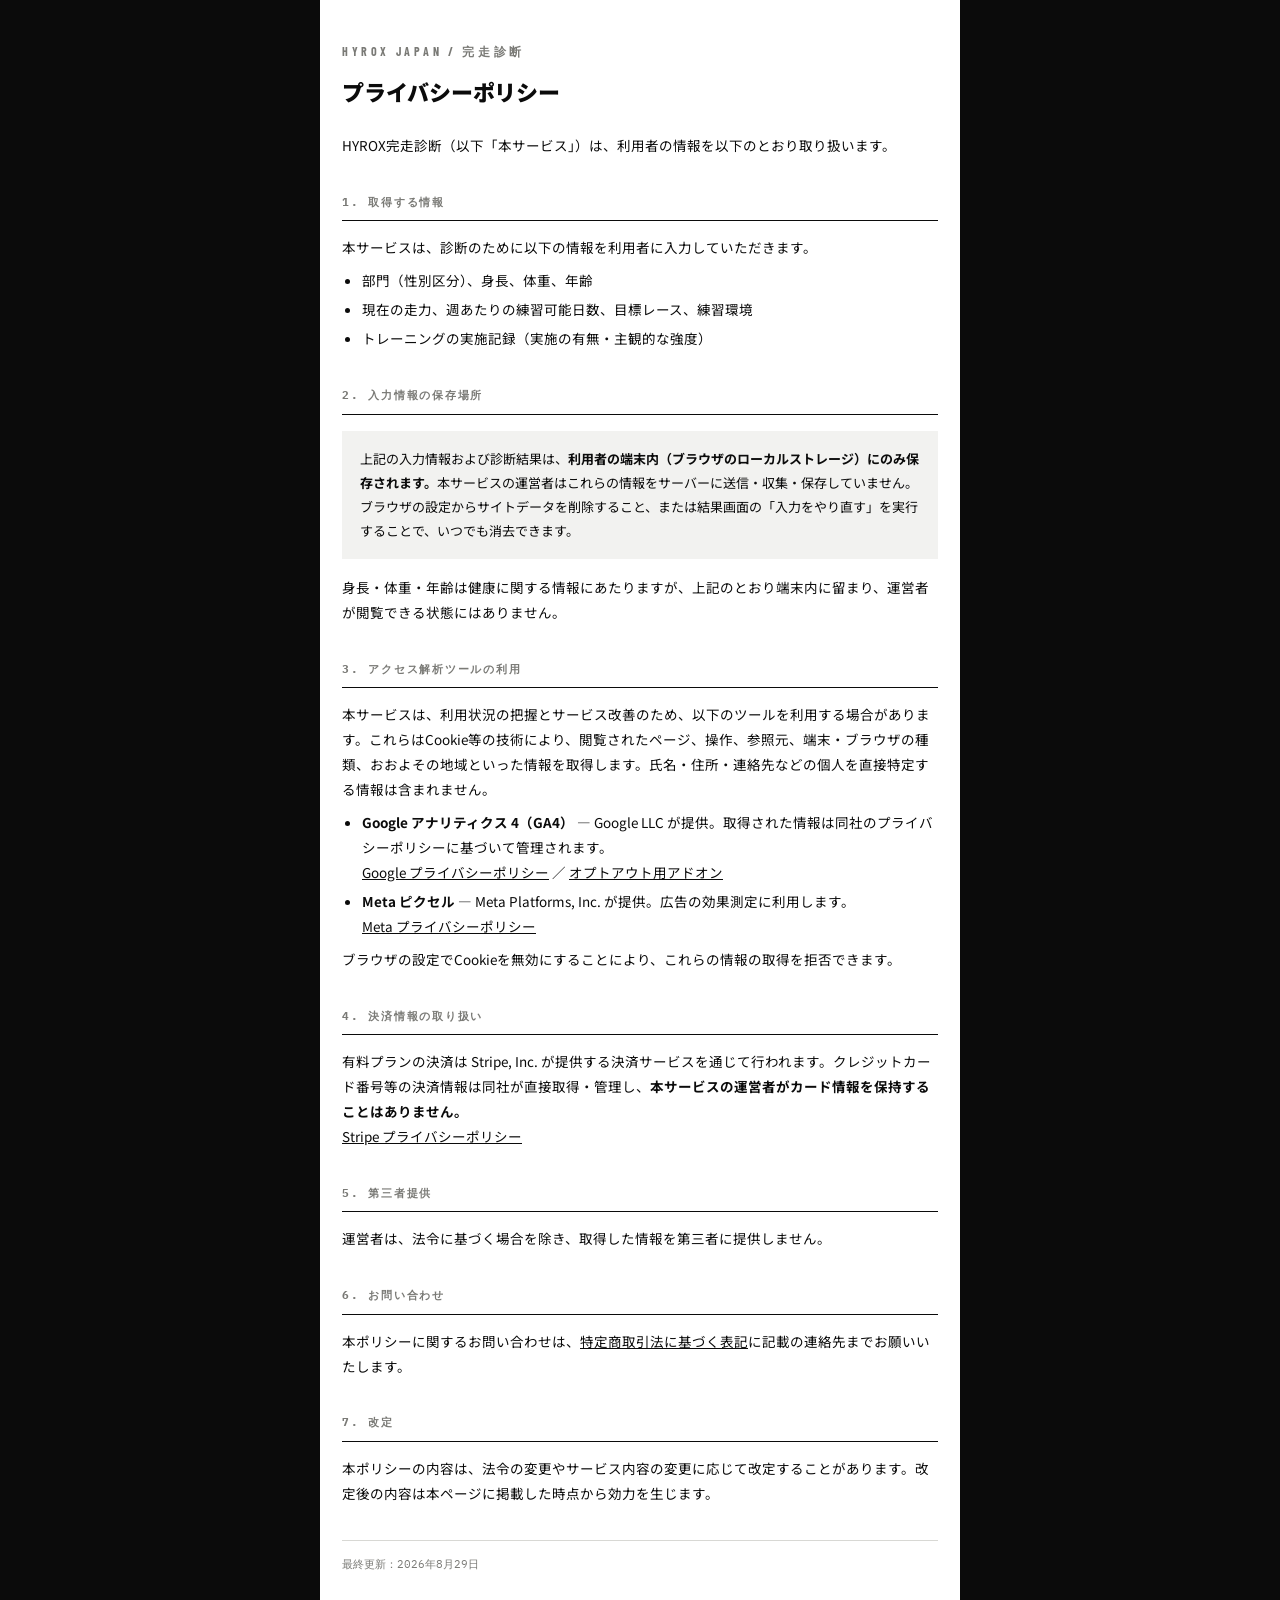
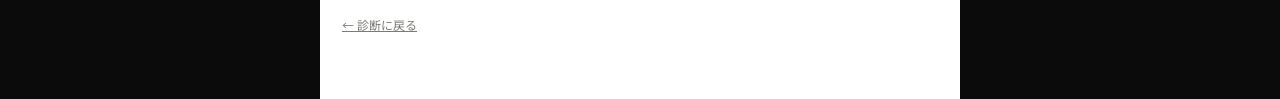
==== legal/privacy.html @ 7df74d3f "feat: HYROX完走診断のローンチ実装 - localStorage への永続化と結果画面への復帰（TASK 1） - 「入力をやり直す」導線。課金フラグは保持（TASK 2） - Stripe" ====
<!DOCTYPE html>
<html lang="ja">
<head>
<meta charset="utf-8">
<meta name="viewport" content="width=device-width, initial-scale=1, viewport-fit=cover">
<title>プライバシーポリシー — HYROX完走診断</title>
<meta name="theme-color" content="#0B0B0B">
<link rel="preconnect" href="https://fonts.googleapis.com">
<link rel="preconnect" href="https://fonts.gstatic.com" crossorigin>
<link href="https://fonts.googleapis.com/css2?family=Barlow+Condensed:wght@700&family=IBM+Plex+Mono:wght@400;500&family=Noto+Sans+JP:wght@400;500;700;900&display=swap" rel="stylesheet">
<link rel="stylesheet" href="./_style.css">
</head>
<body>
<main>
<span class="mark">Hyrox Japan / 完走診断</span>
<h1>プライバシーポリシー</h1>
<p>HYROX完走診断（以下「本サービス」）は、利用者の情報を以下のとおり取り扱います。</p>

<h2>1. 取得する情報</h2>
<p>本サービスは、診断のために以下の情報を利用者に入力していただきます。</p>
<ul>
<li>部門（性別区分）、身長、体重、年齢</li>
<li>現在の走力、週あたりの練習可能日数、目標レース、練習環境</li>
<li>トレーニングの実施記録（実施の有無・主観的な強度）</li>
</ul>

<h2>2. 入力情報の保存場所</h2>
<div class="note">
上記の入力情報および診断結果は、<b>利用者の端末内（ブラウザのローカルストレージ）にのみ保存されます。</b>本サービスの運営者はこれらの情報をサーバーに送信・収集・保存していません。ブラウザの設定からサイトデータを削除すること、または結果画面の「入力をやり直す」を実行することで、いつでも消去できます。
</div>
<p>身長・体重・年齢は健康に関する情報にあたりますが、上記のとおり端末内に留まり、運営者が閲覧できる状態にはありません。</p>

<h2>3. アクセス解析ツールの利用</h2>
<p>本サービスは、利用状況の把握とサービス改善のため、以下のツールを利用する場合があります。これらはCookie等の技術により、閲覧されたページ、操作、参照元、端末・ブラウザの種類、おおよその地域といった情報を取得します。氏名・住所・連絡先などの個人を直接特定する情報は含まれません。</p>
<ul>
<li><b>Google アナリティクス 4（GA4）</b> — Google LLC が提供。取得された情報は同社のプライバシーポリシーに基づいて管理されます。<br><a href="https://policies.google.com/privacy?hl=ja" target="_blank" rel="noopener noreferrer">Google プライバシーポリシー</a> ／ <a href="https://tools.google.com/dlpage/gaoptout?hl=ja" target="_blank" rel="noopener noreferrer">オプトアウト用アドオン</a></li>
<li><b>Meta ピクセル</b> — Meta Platforms, Inc. が提供。広告の効果測定に利用します。<br><a href="https://www.facebook.com/privacy/policy/" target="_blank" rel="noopener noreferrer">Meta プライバシーポリシー</a></li>
</ul>
<p>ブラウザの設定でCookieを無効にすることにより、これらの情報の取得を拒否できます。</p>

<h2>4. 決済情報の取り扱い</h2>
<p>有料プランの決済は Stripe, Inc. が提供する決済サービスを通じて行われます。クレジットカード番号等の決済情報は同社が直接取得・管理し、<b>本サービスの運営者がカード情報を保持することはありません。</b><br><a href="https://stripe.com/jp/privacy" target="_blank" rel="noopener noreferrer">Stripe プライバシーポリシー</a></p>

<h2>5. 第三者提供</h2>
<p>運営者は、法令に基づく場合を除き、取得した情報を第三者に提供しません。</p>

<h2>6. お問い合わせ</h2>
<p>本ポリシーに関するお問い合わせは、<a href="./tokushoho.html">特定商取引法に基づく表記</a>に記載の連絡先までお願いいたします。</p>

<h2>7. 改定</h2>
<p>本ポリシーの内容は、法令の変更やサービス内容の変更に応じて改定することがあります。改定後の内容は本ページに掲載した時点から効力を生じます。</p>
<p class="upd">最終更新：2026年8月29日</p>
<a class="back" href="../index.html">← 診断に戻る</a>
</main>
</body>
</html>
---- legal/_style.css ----
:root{--ink:#0B0B0B;--paper:#FFFFFF;--rule:#D8D8D4;--mute:#7A7A76;--alert:#E5341F}
*{box-sizing:border-box;margin:0;padding:0}
html,body{background:var(--ink)}
body{font-family:"Noto Sans JP",sans-serif;color:var(--ink);line-height:1.85;-webkit-font-smoothing:antialiased}
main{max-width:640px;margin:0 auto;min-height:100dvh;background:var(--paper);padding:0 22px 60px}
.mark{font-family:"Barlow Condensed",sans-serif;font-weight:700;font-size:12px;letter-spacing:.3em;text-transform:uppercase;padding-top:40px;display:block;color:var(--mute)}
h1{font-size:22px;font-weight:900;margin:14px 0 26px;letter-spacing:-.01em;line-height:1.4}
h2{font-size:11px;font-family:"IBM Plex Mono",monospace;letter-spacing:.16em;text-transform:uppercase;color:var(--mute);border-bottom:1px solid var(--ink);padding-bottom:8px;margin:34px 0 14px}
p,li{font-size:13.5px}
ul,ol{padding-left:20px;margin:8px 0}
li{margin:4px 0}
dl{border-top:1px solid var(--rule)}
dt{font-size:12px;font-weight:700;padding:14px 0 2px}
dd{font-size:13.5px;padding:0 0 14px;border-bottom:1px solid var(--rule);color:#333}
.todo{background:#FFF3F1;border:1px solid var(--alert);color:var(--alert);font-size:12px;font-weight:700;padding:12px 14px;margin:18px 0}
.note{background:#F2F2F0;padding:16px 18px;font-size:13px;margin:16px 0}
.back{display:inline-block;margin-top:40px;font-size:12px;color:var(--mute)}
a{color:var(--ink)}
.upd{font-family:"IBM Plex Mono",monospace;font-size:10.5px;color:var(--mute);margin-top:34px;border-top:1px solid var(--rule);padding-top:14px}
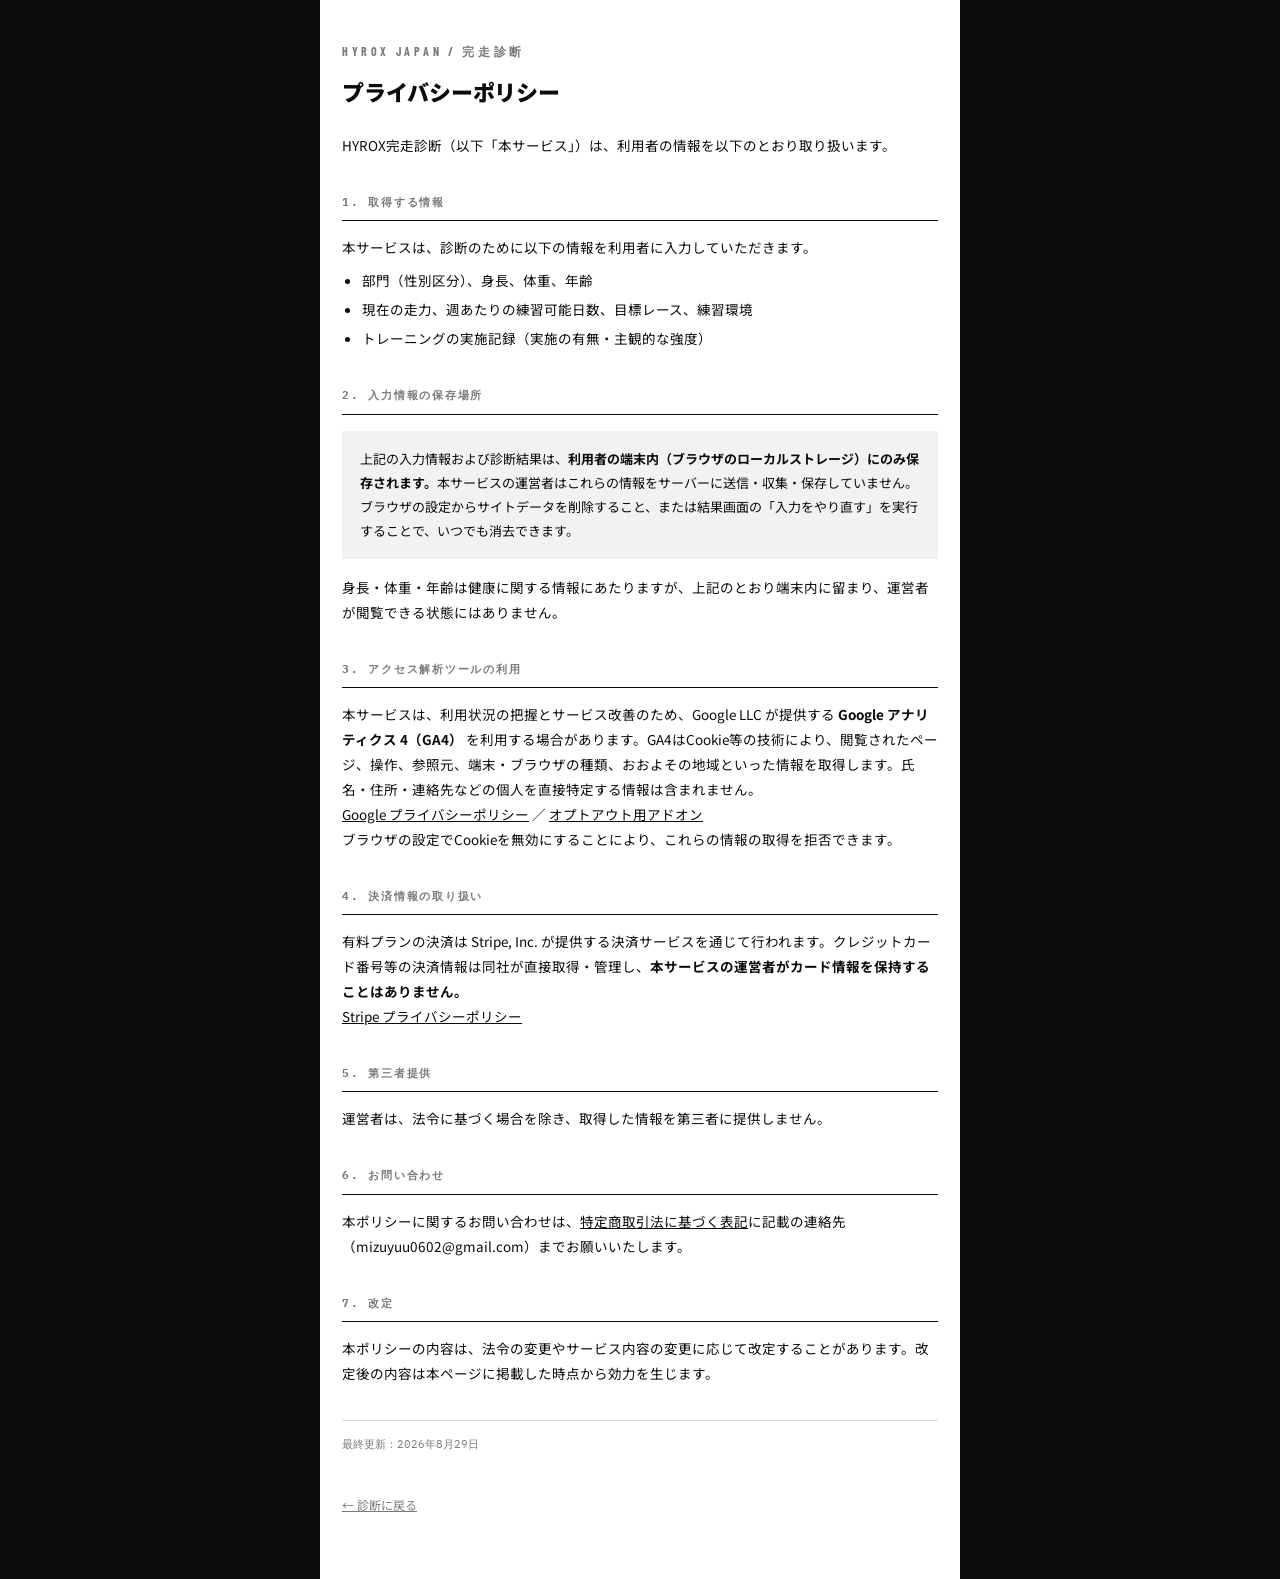
==== commit 8fd15acc: "feat: 特商法表記に事業者情報を記載し、Meta Pixelを削除 広告出稿の予定がないためMeta Pixelは導入せず、計測はGA4のみに絞る。 プライバシーポリシーからも該当記載を削除。" ====
--- a/legal/privacy.html
+++ b/legal/privacy.html
@@ -8,7 +8,7 @@
 <link rel="preconnect" href="https://fonts.googleapis.com">
 <link rel="preconnect" href="https://fonts.gstatic.com" crossorigin>
 <link href="https://fonts.googleapis.com/css2?family=Barlow+Condensed:wght@700&family=IBM+Plex+Mono:wght@400;500&family=Noto+Sans+JP:wght@400;500;700;900&display=swap" rel="stylesheet">
-<link rel="stylesheet" href="./_style.css">
+<link rel="stylesheet" href="./style.css">
 </head>
 <body>
 <main>
@@ -31,11 +31,8 @@
 <p>身長・体重・年齢は健康に関する情報にあたりますが、上記のとおり端末内に留まり、運営者が閲覧できる状態にはありません。</p>
 
 <h2>3. アクセス解析ツールの利用</h2>
-<p>本サービスは、利用状況の把握とサービス改善のため、以下のツールを利用する場合があります。これらはCookie等の技術により、閲覧されたページ、操作、参照元、端末・ブラウザの種類、おおよその地域といった情報を取得します。氏名・住所・連絡先などの個人を直接特定する情報は含まれません。</p>
-<ul>
-<li><b>Google アナリティクス 4（GA4）</b> — Google LLC が提供。取得された情報は同社のプライバシーポリシーに基づいて管理されます。<br><a href="https://policies.google.com/privacy?hl=ja" target="_blank" rel="noopener noreferrer">Google プライバシーポリシー</a> ／ <a href="https://tools.google.com/dlpage/gaoptout?hl=ja" target="_blank" rel="noopener noreferrer">オプトアウト用アドオン</a></li>
-<li><b>Meta ピクセル</b> — Meta Platforms, Inc. が提供。広告の効果測定に利用します。<br><a href="https://www.facebook.com/privacy/policy/" target="_blank" rel="noopener noreferrer">Meta プライバシーポリシー</a></li>
-</ul>
+<p>本サービスは、利用状況の把握とサービス改善のため、Google LLC が提供する <b>Google アナリティクス 4（GA4）</b> を利用する場合があります。GA4はCookie等の技術により、閲覧されたページ、操作、参照元、端末・ブラウザの種類、おおよその地域といった情報を取得します。氏名・住所・連絡先などの個人を直接特定する情報は含まれません。</p>
+<p><a href="https://policies.google.com/privacy?hl=ja" target="_blank" rel="noopener noreferrer">Google プライバシーポリシー</a> ／ <a href="https://tools.google.com/dlpage/gaoptout?hl=ja" target="_blank" rel="noopener noreferrer">オプトアウト用アドオン</a></p>
 <p>ブラウザの設定でCookieを無効にすることにより、これらの情報の取得を拒否できます。</p>
 
 <h2>4. 決済情報の取り扱い</h2>
@@ -45,7 +42,7 @@
 <p>運営者は、法令に基づく場合を除き、取得した情報を第三者に提供しません。</p>
 
 <h2>6. お問い合わせ</h2>
-<p>本ポリシーに関するお問い合わせは、<a href="./tokushoho.html">特定商取引法に基づく表記</a>に記載の連絡先までお願いいたします。</p>
+<p>本ポリシーに関するお問い合わせは、<a href="./tokushoho.html">特定商取引法に基づく表記</a>に記載の連絡先（mizuyuu0602@gmail.com）までお願いいたします。</p>
 
 <h2>7. 改定</h2>
 <p>本ポリシーの内容は、法令の変更やサービス内容の変更に応じて改定することがあります。改定後の内容は本ページに掲載した時点から効力を生じます。</p>
--- a/legal/style.css
+++ b/legal/style.css
@@ -0,0 +1,19 @@
+:root{--ink:#0B0B0B;--paper:#FFFFFF;--rule:#D8D8D4;--mute:#7A7A76;--alert:#E5341F}
+*{box-sizing:border-box;margin:0;padding:0}
+html,body{background:var(--ink)}
+body{font-family:"Noto Sans JP",sans-serif;color:var(--ink);line-height:1.85;-webkit-font-smoothing:antialiased}
+main{max-width:640px;margin:0 auto;min-height:100dvh;background:var(--paper);padding:0 22px 60px}
+.mark{font-family:"Barlow Condensed",sans-serif;font-weight:700;font-size:12px;letter-spacing:.3em;text-transform:uppercase;padding-top:40px;display:block;color:var(--mute)}
+h1{font-size:22px;font-weight:900;margin:14px 0 26px;letter-spacing:-.01em;line-height:1.4}
+h2{font-size:11px;font-family:"IBM Plex Mono",monospace;letter-spacing:.16em;text-transform:uppercase;color:var(--mute);border-bottom:1px solid var(--ink);padding-bottom:8px;margin:34px 0 14px}
+p,li{font-size:13.5px}
+ul,ol{padding-left:20px;margin:8px 0}
+li{margin:4px 0}
+dl{border-top:1px solid var(--rule)}
+dt{font-size:12px;font-weight:700;padding:14px 0 2px}
+dd{font-size:13.5px;padding:0 0 14px;border-bottom:1px solid var(--rule);color:#333}
+.todo{background:#FFF3F1;border:1px solid var(--alert);color:var(--alert);font-size:12px;font-weight:700;padding:12px 14px;margin:18px 0}
+.note{background:#F2F2F0;padding:16px 18px;font-size:13px;margin:16px 0}
+.back{display:inline-block;margin-top:40px;font-size:12px;color:var(--mute)}
+a{color:var(--ink)}
+.upd{font-family:"IBM Plex Mono",monospace;font-size:10.5px;color:var(--mute);margin-top:34px;border-top:1px solid var(--rule);padding-top:14px}
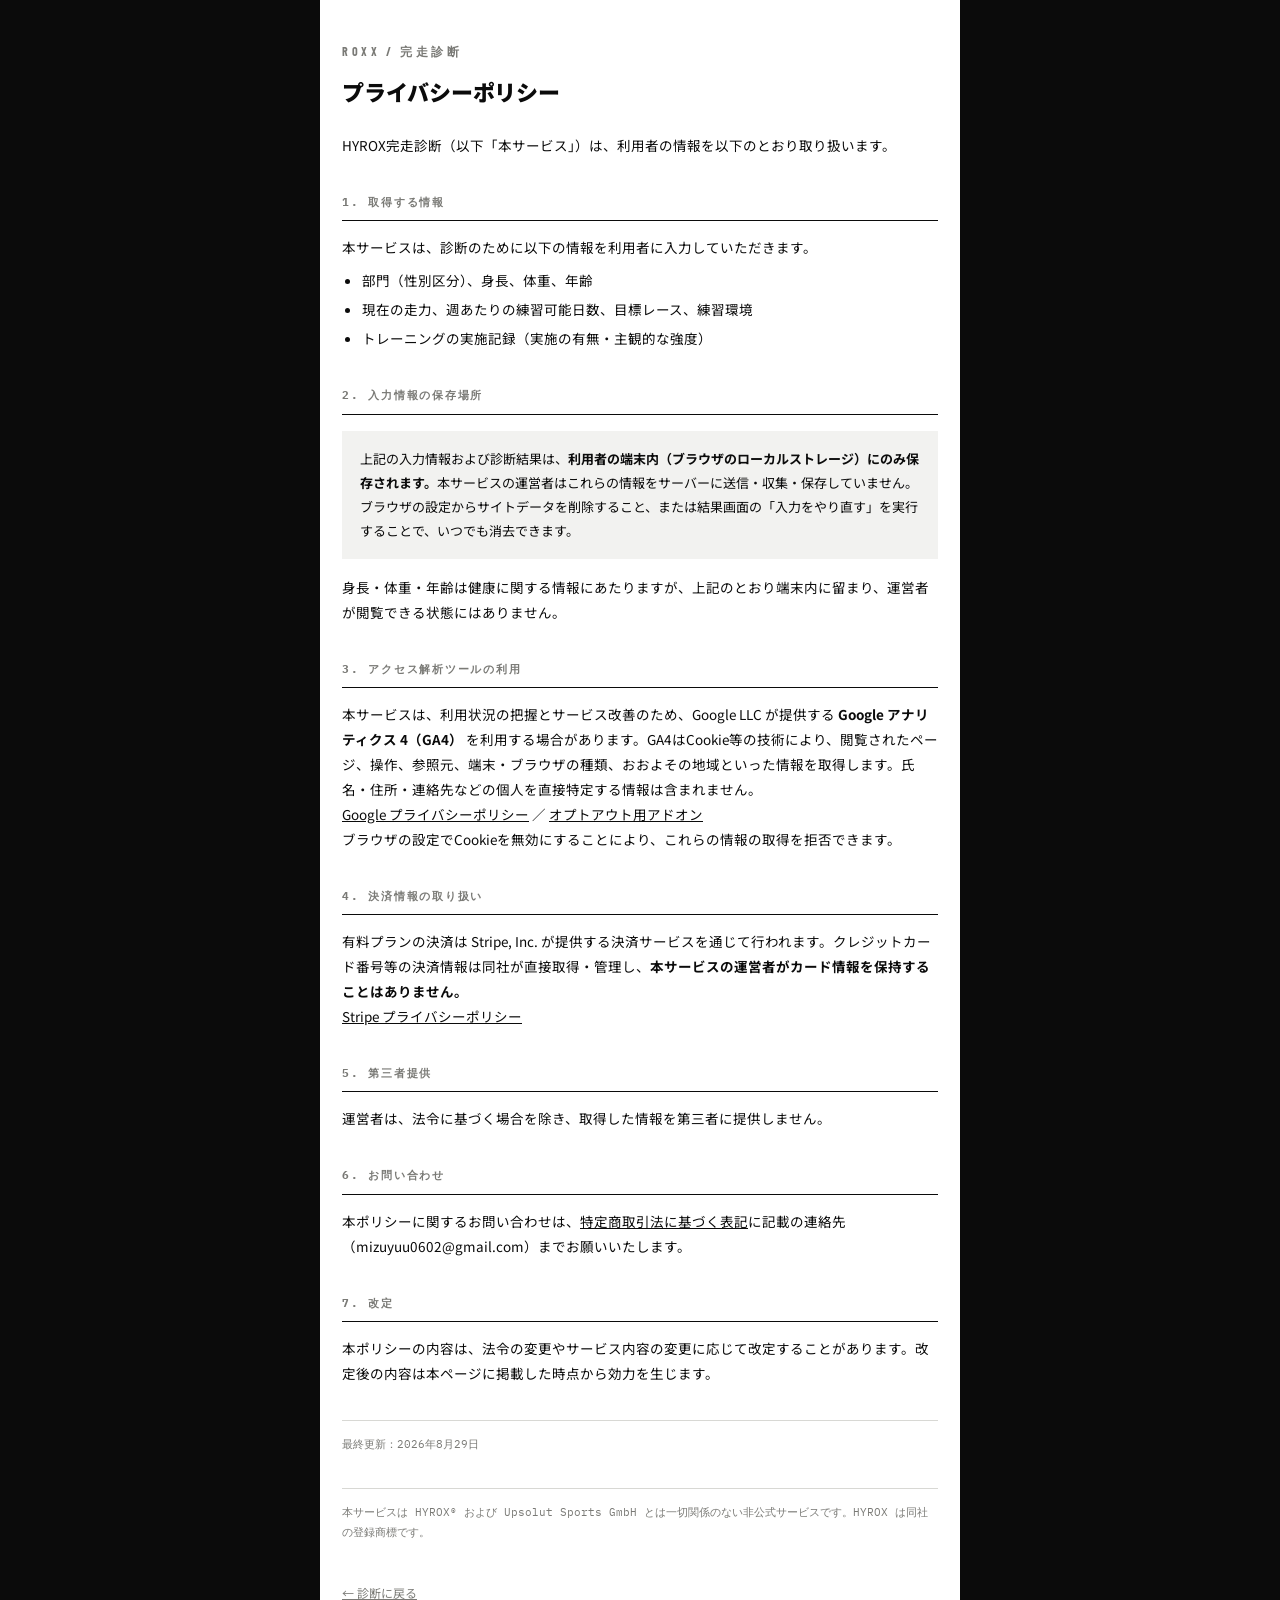
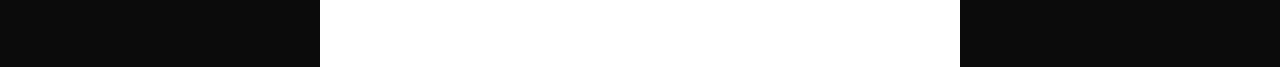
==== commit 5f7f3746: "feat: サービス名をROXXにし、非公式である旨を明示 公式運営との誤認を避けるため、擬似的な組織名だった「HYROX JAPAN」表記を やめ、サービス名 ROXX を前面に出す。アイコン・OG" ====
--- a/legal/privacy.html
+++ b/legal/privacy.html
@@ -3,7 +3,7 @@
 <head>
 <meta charset="utf-8">
 <meta name="viewport" content="width=device-width, initial-scale=1, viewport-fit=cover">
-<title>プライバシーポリシー — HYROX完走診断</title>
+<title>プライバシーポリシー — ROXX</title>
 <meta name="theme-color" content="#0B0B0B">
 <link rel="preconnect" href="https://fonts.googleapis.com">
 <link rel="preconnect" href="https://fonts.gstatic.com" crossorigin>
@@ -12,7 +12,7 @@
 </head>
 <body>
 <main>
-<span class="mark">Hyrox Japan / 完走診断</span>
+<span class="mark">ROXX / 完走診断</span>
 <h1>プライバシーポリシー</h1>
 <p>HYROX完走診断（以下「本サービス」）は、利用者の情報を以下のとおり取り扱います。</p>
 
@@ -47,6 +47,7 @@
 <h2>7. 改定</h2>
 <p>本ポリシーの内容は、法令の変更やサービス内容の変更に応じて改定することがあります。改定後の内容は本ページに掲載した時点から効力を生じます。</p>
 <p class="upd">最終更新：2026年8月29日</p>
+<p class="upd">本サービスは HYROX&reg; および Upsolut Sports GmbH とは一切関係のない非公式サービスです。HYROX は同社の登録商標です。</p>
 <a class="back" href="../index.html">← 診断に戻る</a>
 </main>
 </body>
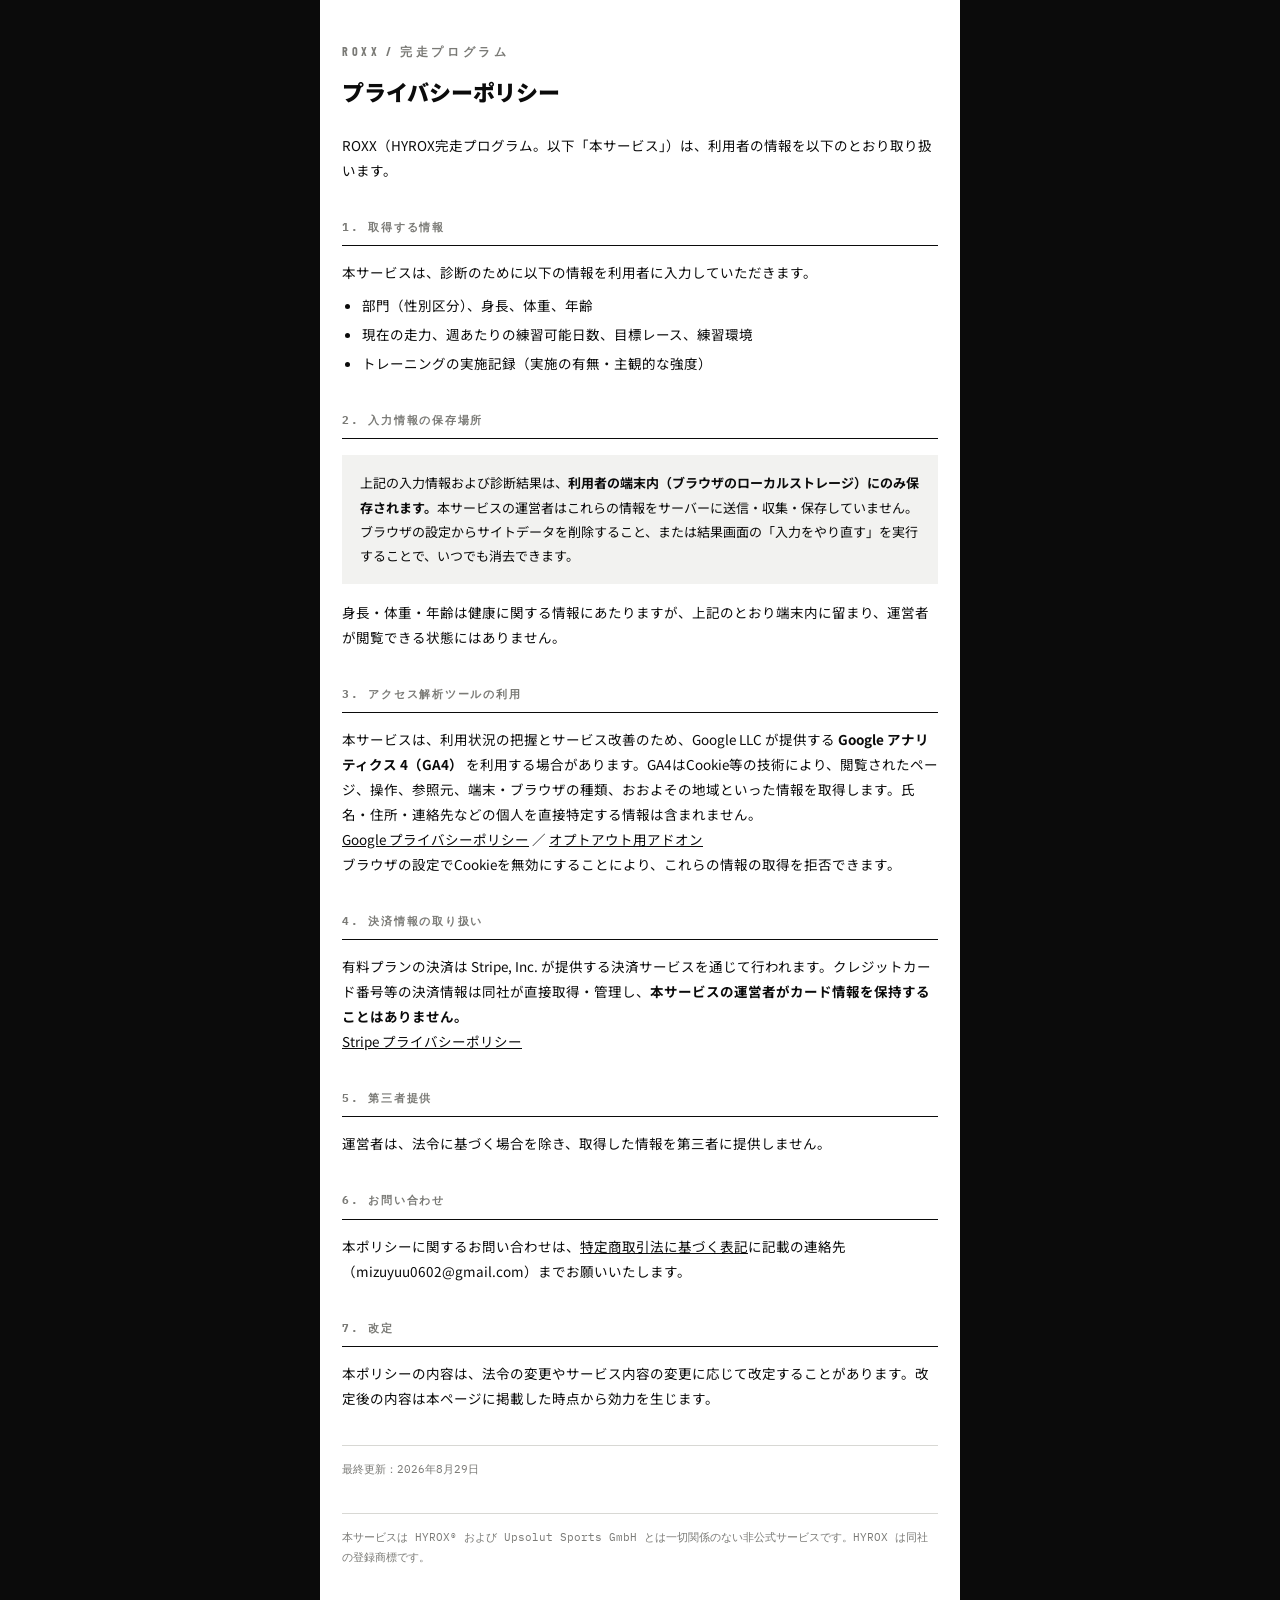
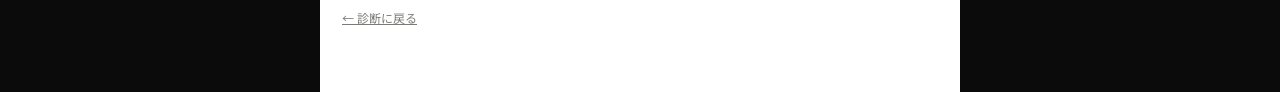
==== commit df9afcb9: "feat: 名称を完走プログラムに変更し、シェアカードに写真背景を追加 「診断」は一度きりの印象を与えるため、継続して使うものであることが 伝わる「完走プログラム」に統一。Stripeの商品名（HYR" ====
--- a/legal/privacy.html
+++ b/legal/privacy.html
@@ -12,9 +12,9 @@
 </head>
 <body>
 <main>
-<span class="mark">ROXX / 完走診断</span>
+<span class="mark">ROXX / 完走プログラム</span>
 <h1>プライバシーポリシー</h1>
-<p>HYROX完走診断（以下「本サービス」）は、利用者の情報を以下のとおり取り扱います。</p>
+<p>ROXX（HYROX完走プログラム。以下「本サービス」）は、利用者の情報を以下のとおり取り扱います。</p>
 
 <h2>1. 取得する情報</h2>
 <p>本サービスは、診断のために以下の情報を利用者に入力していただきます。</p>
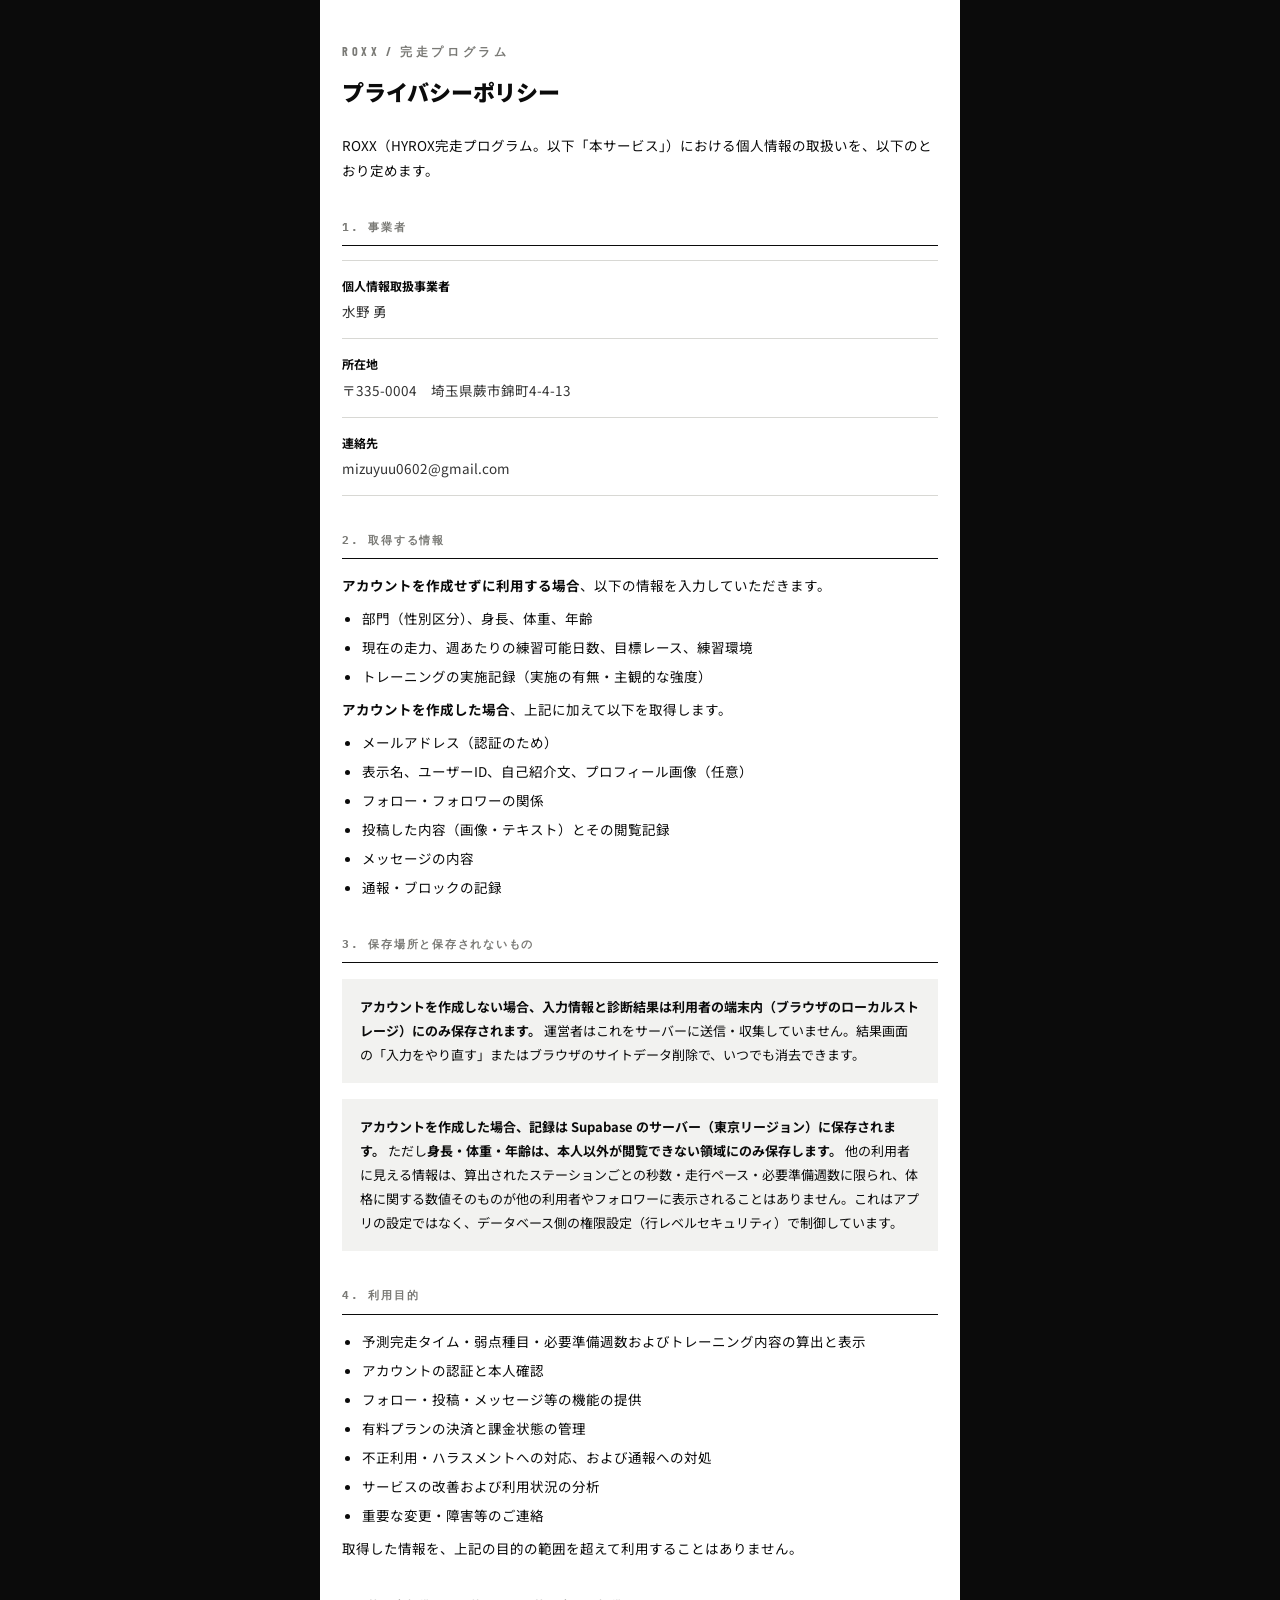
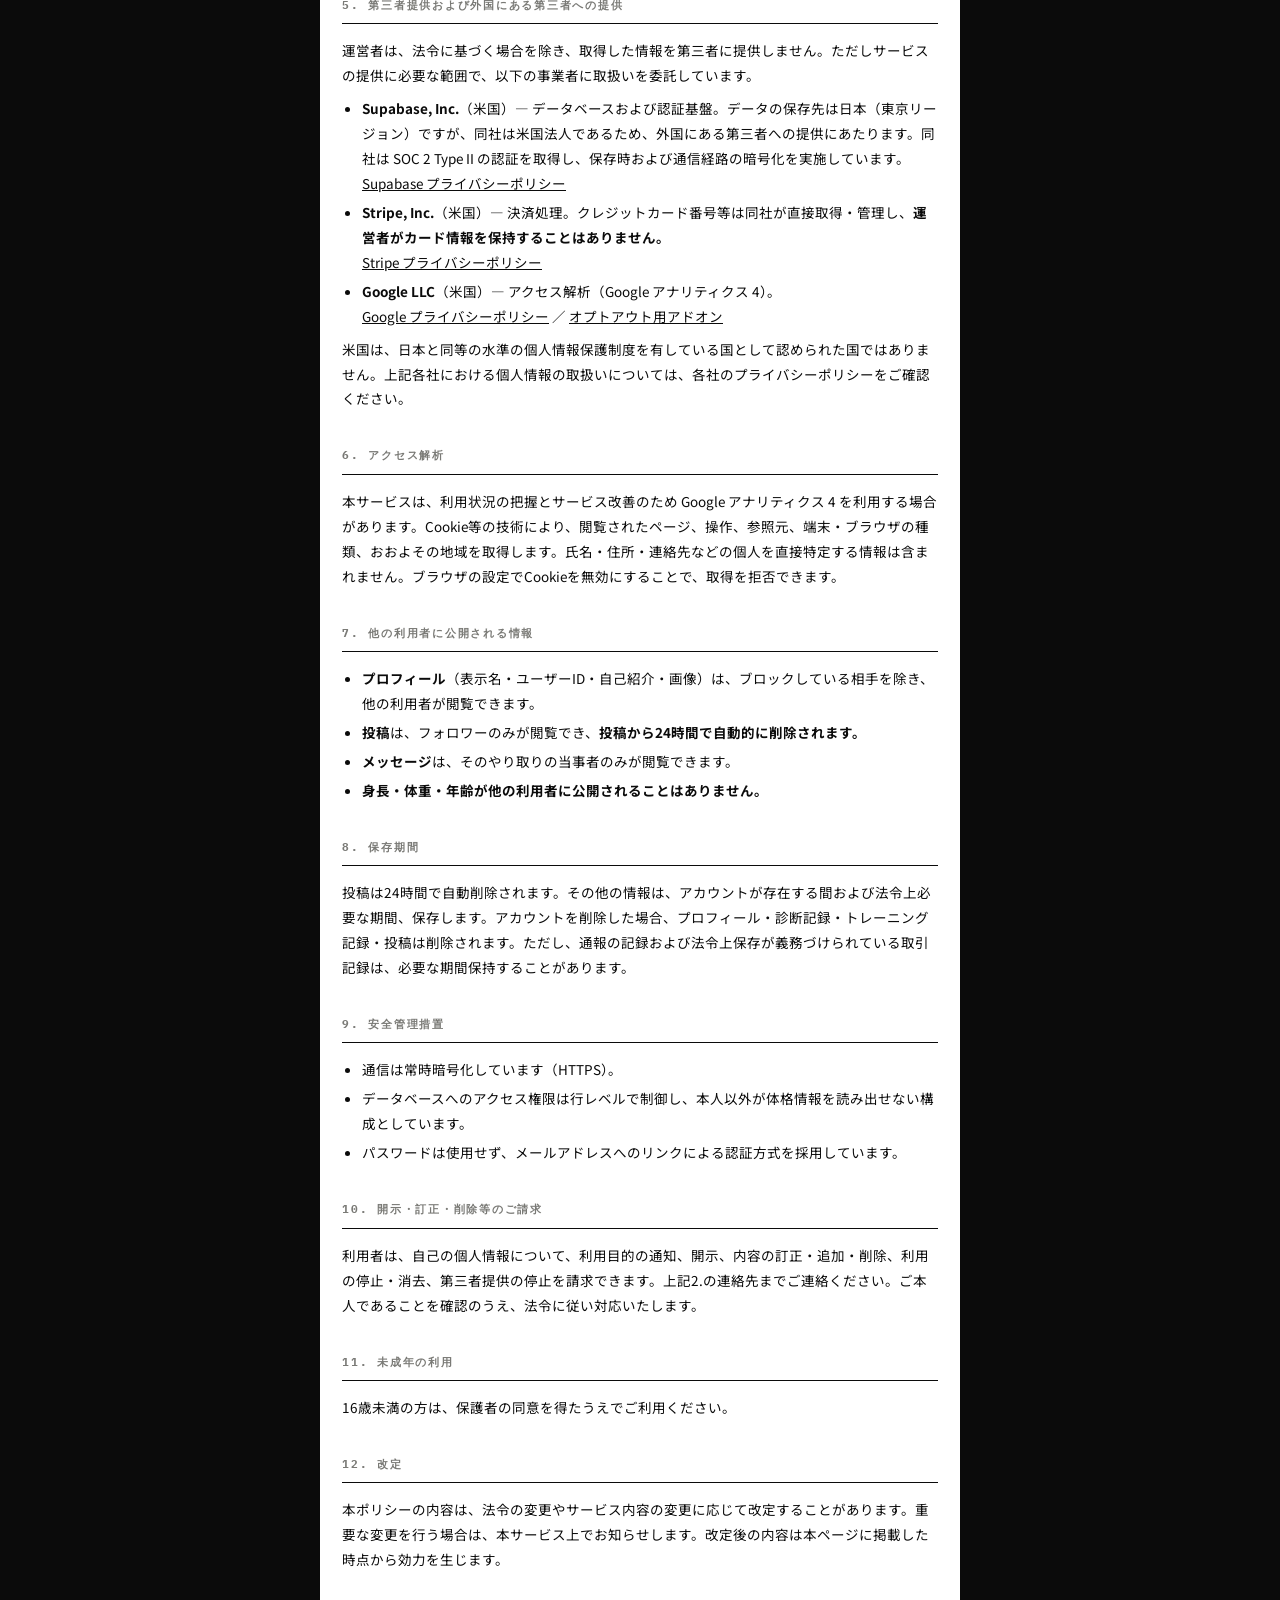
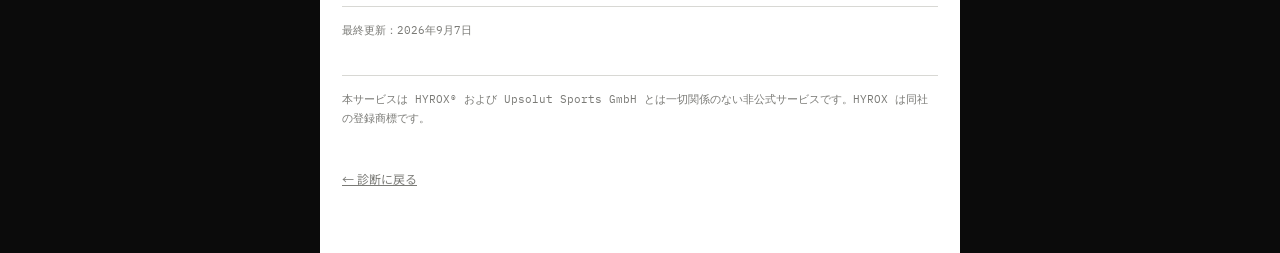
==== commit acfd951e: "docs: サーバー保存に備えてプライバシーポリシーを全面改訂 アカウント機能の導入により、従来の「入力情報は端末内にのみ保存され、 運営者はサーバーに収集していない」という記載が事実と異なることにな" ====
--- a/legal/privacy.html
+++ b/legal/privacy.html
@@ -14,39 +14,94 @@
 <main>
 <span class="mark">ROXX / 完走プログラム</span>
 <h1>プライバシーポリシー</h1>
-<p>ROXX（HYROX完走プログラム。以下「本サービス」）は、利用者の情報を以下のとおり取り扱います。</p>
+<p>ROXX（HYROX完走プログラム。以下「本サービス」）における個人情報の取扱いを、以下のとおり定めます。</p>
 
-<h2>1. 取得する情報</h2>
-<p>本サービスは、診断のために以下の情報を利用者に入力していただきます。</p>
+<h2>1. 事業者</h2>
+<dl>
+<dt>個人情報取扱事業者</dt><dd>水野 勇</dd>
+<dt>所在地</dt><dd>〒335-0004　埼玉県蕨市錦町4-4-13</dd>
+<dt>連絡先</dt><dd>mizuyuu0602@gmail.com</dd>
+</dl>
+
+<h2>2. 取得する情報</h2>
+<p><b>アカウントを作成せずに利用する場合</b>、以下の情報を入力していただきます。</p>
 <ul>
 <li>部門（性別区分）、身長、体重、年齢</li>
 <li>現在の走力、週あたりの練習可能日数、目標レース、練習環境</li>
 <li>トレーニングの実施記録（実施の有無・主観的な強度）</li>
 </ul>
+<p><b>アカウントを作成した場合</b>、上記に加えて以下を取得します。</p>
+<ul>
+<li>メールアドレス（認証のため）</li>
+<li>表示名、ユーザーID、自己紹介文、プロフィール画像（任意）</li>
+<li>フォロー・フォロワーの関係</li>
+<li>投稿した内容（画像・テキスト）とその閲覧記録</li>
+<li>メッセージの内容</li>
+<li>通報・ブロックの記録</li>
+</ul>
 
-<h2>2. 入力情報の保存場所</h2>
+<h2>3. 保存場所と保存されないもの</h2>
 <div class="note">
-上記の入力情報および診断結果は、<b>利用者の端末内（ブラウザのローカルストレージ）にのみ保存されます。</b>本サービスの運営者はこれらの情報をサーバーに送信・収集・保存していません。ブラウザの設定からサイトデータを削除すること、または結果画面の「入力をやり直す」を実行することで、いつでも消去できます。
+<b>アカウントを作成しない場合、入力情報と診断結果は利用者の端末内（ブラウザのローカルストレージ）にのみ保存されます。</b>
+運営者はこれをサーバーに送信・収集していません。結果画面の「入力をやり直す」またはブラウザのサイトデータ削除で、いつでも消去できます。
 </div>
-<p>身長・体重・年齢は健康に関する情報にあたりますが、上記のとおり端末内に留まり、運営者が閲覧できる状態にはありません。</p>
+<div class="note">
+<b>アカウントを作成した場合、記録は Supabase のサーバー（東京リージョン）に保存されます。</b>
+ただし<b>身長・体重・年齢は、本人以外が閲覧できない領域にのみ保存します。</b>
+他の利用者に見える情報は、算出されたステーションごとの秒数・走行ペース・必要準備週数に限られ、体格に関する数値そのものが他の利用者やフォロワーに表示されることはありません。これはアプリの設定ではなく、データベース側の権限設定（行レベルセキュリティ）で制御しています。
+</div>
 
-<h2>3. アクセス解析ツールの利用</h2>
-<p>本サービスは、利用状況の把握とサービス改善のため、Google LLC が提供する <b>Google アナリティクス 4（GA4）</b> を利用する場合があります。GA4はCookie等の技術により、閲覧されたページ、操作、参照元、端末・ブラウザの種類、おおよその地域といった情報を取得します。氏名・住所・連絡先などの個人を直接特定する情報は含まれません。</p>
-<p><a href="https://policies.google.com/privacy?hl=ja" target="_blank" rel="noopener noreferrer">Google プライバシーポリシー</a> ／ <a href="https://tools.google.com/dlpage/gaoptout?hl=ja" target="_blank" rel="noopener noreferrer">オプトアウト用アドオン</a></p>
-<p>ブラウザの設定でCookieを無効にすることにより、これらの情報の取得を拒否できます。</p>
+<h2>4. 利用目的</h2>
+<ul>
+<li>予測完走タイム・弱点種目・必要準備週数およびトレーニング内容の算出と表示</li>
+<li>アカウントの認証と本人確認</li>
+<li>フォロー・投稿・メッセージ等の機能の提供</li>
+<li>有料プランの決済と課金状態の管理</li>
+<li>不正利用・ハラスメントへの対応、および通報への対処</li>
+<li>サービスの改善および利用状況の分析</li>
+<li>重要な変更・障害等のご連絡</li>
+</ul>
+<p>取得した情報を、上記の目的の範囲を超えて利用することはありません。</p>
 
-<h2>4. 決済情報の取り扱い</h2>
-<p>有料プランの決済は Stripe, Inc. が提供する決済サービスを通じて行われます。クレジットカード番号等の決済情報は同社が直接取得・管理し、<b>本サービスの運営者がカード情報を保持することはありません。</b><br><a href="https://stripe.com/jp/privacy" target="_blank" rel="noopener noreferrer">Stripe プライバシーポリシー</a></p>
+<h2>5. 第三者提供および外国にある第三者への提供</h2>
+<p>運営者は、法令に基づく場合を除き、取得した情報を第三者に提供しません。ただしサービスの提供に必要な範囲で、以下の事業者に取扱いを委託しています。</p>
+<ul>
+<li><b>Supabase, Inc.</b>（米国）— データベースおよび認証基盤。データの保存先は日本（東京リージョン）ですが、同社は米国法人であるため、外国にある第三者への提供にあたります。同社は SOC 2 Type II の認証を取得し、保存時および通信経路の暗号化を実施しています。<br><a href="https://supabase.com/privacy" target="_blank" rel="noopener noreferrer">Supabase プライバシーポリシー</a></li>
+<li><b>Stripe, Inc.</b>（米国）— 決済処理。クレジットカード番号等は同社が直接取得・管理し、<b>運営者がカード情報を保持することはありません。</b><br><a href="https://stripe.com/jp/privacy" target="_blank" rel="noopener noreferrer">Stripe プライバシーポリシー</a></li>
+<li><b>Google LLC</b>（米国）— アクセス解析（Google アナリティクス 4）。<br><a href="https://policies.google.com/privacy?hl=ja" target="_blank" rel="noopener noreferrer">Google プライバシーポリシー</a> ／ <a href="https://tools.google.com/dlpage/gaoptout?hl=ja" target="_blank" rel="noopener noreferrer">オプトアウト用アドオン</a></li>
+</ul>
+<p>米国は、日本と同等の水準の個人情報保護制度を有している国として認められた国ではありません。上記各社における個人情報の取扱いについては、各社のプライバシーポリシーをご確認ください。</p>
 
-<h2>5. 第三者提供</h2>
-<p>運営者は、法令に基づく場合を除き、取得した情報を第三者に提供しません。</p>
+<h2>6. アクセス解析</h2>
+<p>本サービスは、利用状況の把握とサービス改善のため Google アナリティクス 4 を利用する場合があります。Cookie等の技術により、閲覧されたページ、操作、参照元、端末・ブラウザの種類、おおよその地域を取得します。氏名・住所・連絡先などの個人を直接特定する情報は含まれません。ブラウザの設定でCookieを無効にすることで、取得を拒否できます。</p>
 
-<h2>6. お問い合わせ</h2>
-<p>本ポリシーに関するお問い合わせは、<a href="./tokushoho.html">特定商取引法に基づく表記</a>に記載の連絡先（mizuyuu0602@gmail.com）までお願いいたします。</p>
+<h2>7. 他の利用者に公開される情報</h2>
+<ul>
+<li><b>プロフィール</b>（表示名・ユーザーID・自己紹介・画像）は、ブロックしている相手を除き、他の利用者が閲覧できます。</li>
+<li><b>投稿</b>は、フォロワーのみが閲覧でき、<b>投稿から24時間で自動的に削除されます。</b></li>
+<li><b>メッセージ</b>は、そのやり取りの当事者のみが閲覧できます。</li>
+<li><b>身長・体重・年齢が他の利用者に公開されることはありません。</b></li>
+</ul>
 
-<h2>7. 改定</h2>
-<p>本ポリシーの内容は、法令の変更やサービス内容の変更に応じて改定することがあります。改定後の内容は本ページに掲載した時点から効力を生じます。</p>
-<p class="upd">最終更新：2026年8月29日</p>
+<h2>8. 保存期間</h2>
+<p>投稿は24時間で自動削除されます。その他の情報は、アカウントが存在する間および法令上必要な期間、保存します。アカウントを削除した場合、プロフィール・診断記録・トレーニング記録・投稿は削除されます。ただし、通報の記録および法令上保存が義務づけられている取引記録は、必要な期間保持することがあります。</p>
+
+<h2>9. 安全管理措置</h2>
+<ul>
+<li>通信は常時暗号化しています（HTTPS）。</li>
+<li>データベースへのアクセス権限は行レベルで制御し、本人以外が体格情報を読み出せない構成としています。</li>
+<li>パスワードは使用せず、メールアドレスへのリンクによる認証方式を採用しています。</li>
+</ul>
+
+<h2>10. 開示・訂正・削除等のご請求</h2>
+<p>利用者は、自己の個人情報について、利用目的の通知、開示、内容の訂正・追加・削除、利用の停止・消去、第三者提供の停止を請求できます。上記2.の連絡先までご連絡ください。ご本人であることを確認のうえ、法令に従い対応いたします。</p>
+
+<h2>11. 未成年の利用</h2>
+<p>16歳未満の方は、保護者の同意を得たうえでご利用ください。</p>
+
+<h2>12. 改定</h2>
+<p>本ポリシーの内容は、法令の変更やサービス内容の変更に応じて改定することがあります。重要な変更を行う場合は、本サービス上でお知らせします。改定後の内容は本ページに掲載した時点から効力を生じます。</p>
+<p class="upd">最終更新：2026年9月7日</p>
 <p class="upd">本サービスは HYROX&reg; および Upsolut Sports GmbH とは一切関係のない非公式サービスです。HYROX は同社の登録商標です。</p>
 <a class="back" href="../index.html">← 診断に戻る</a>
 </main>
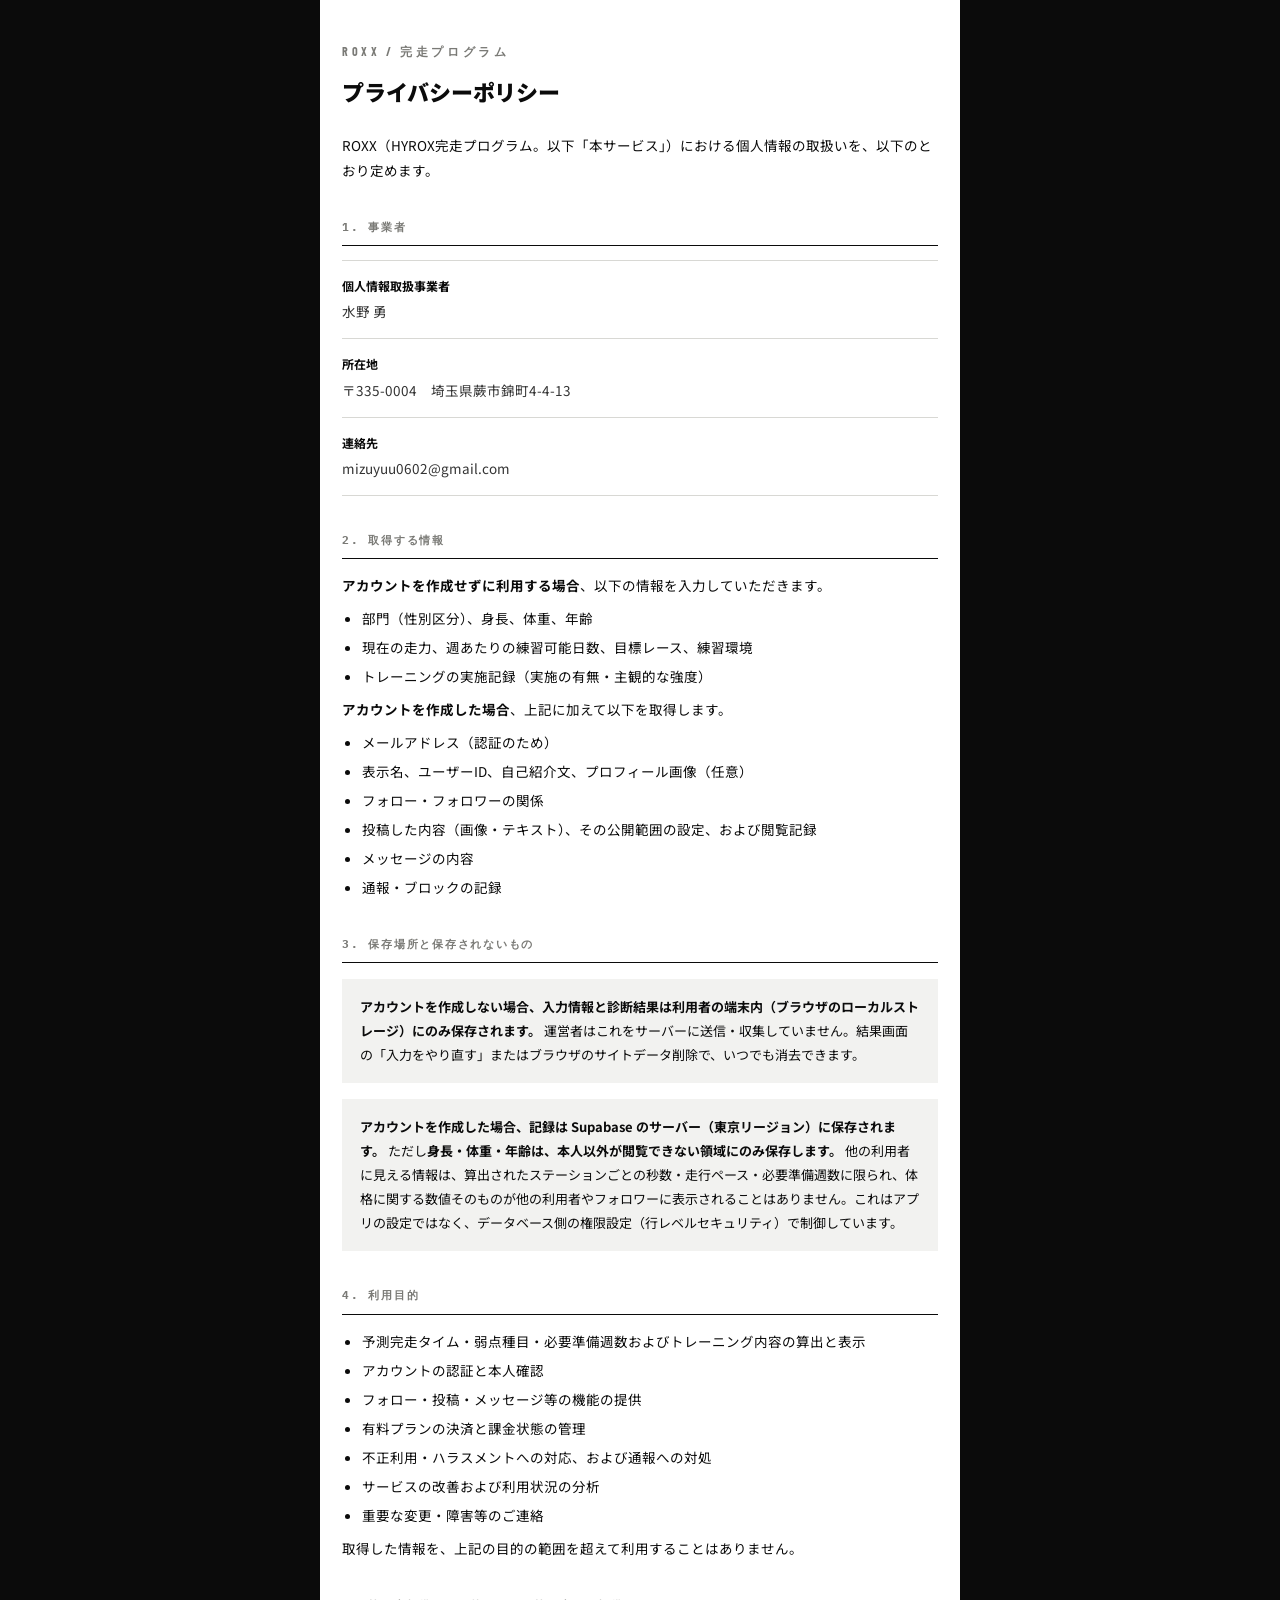
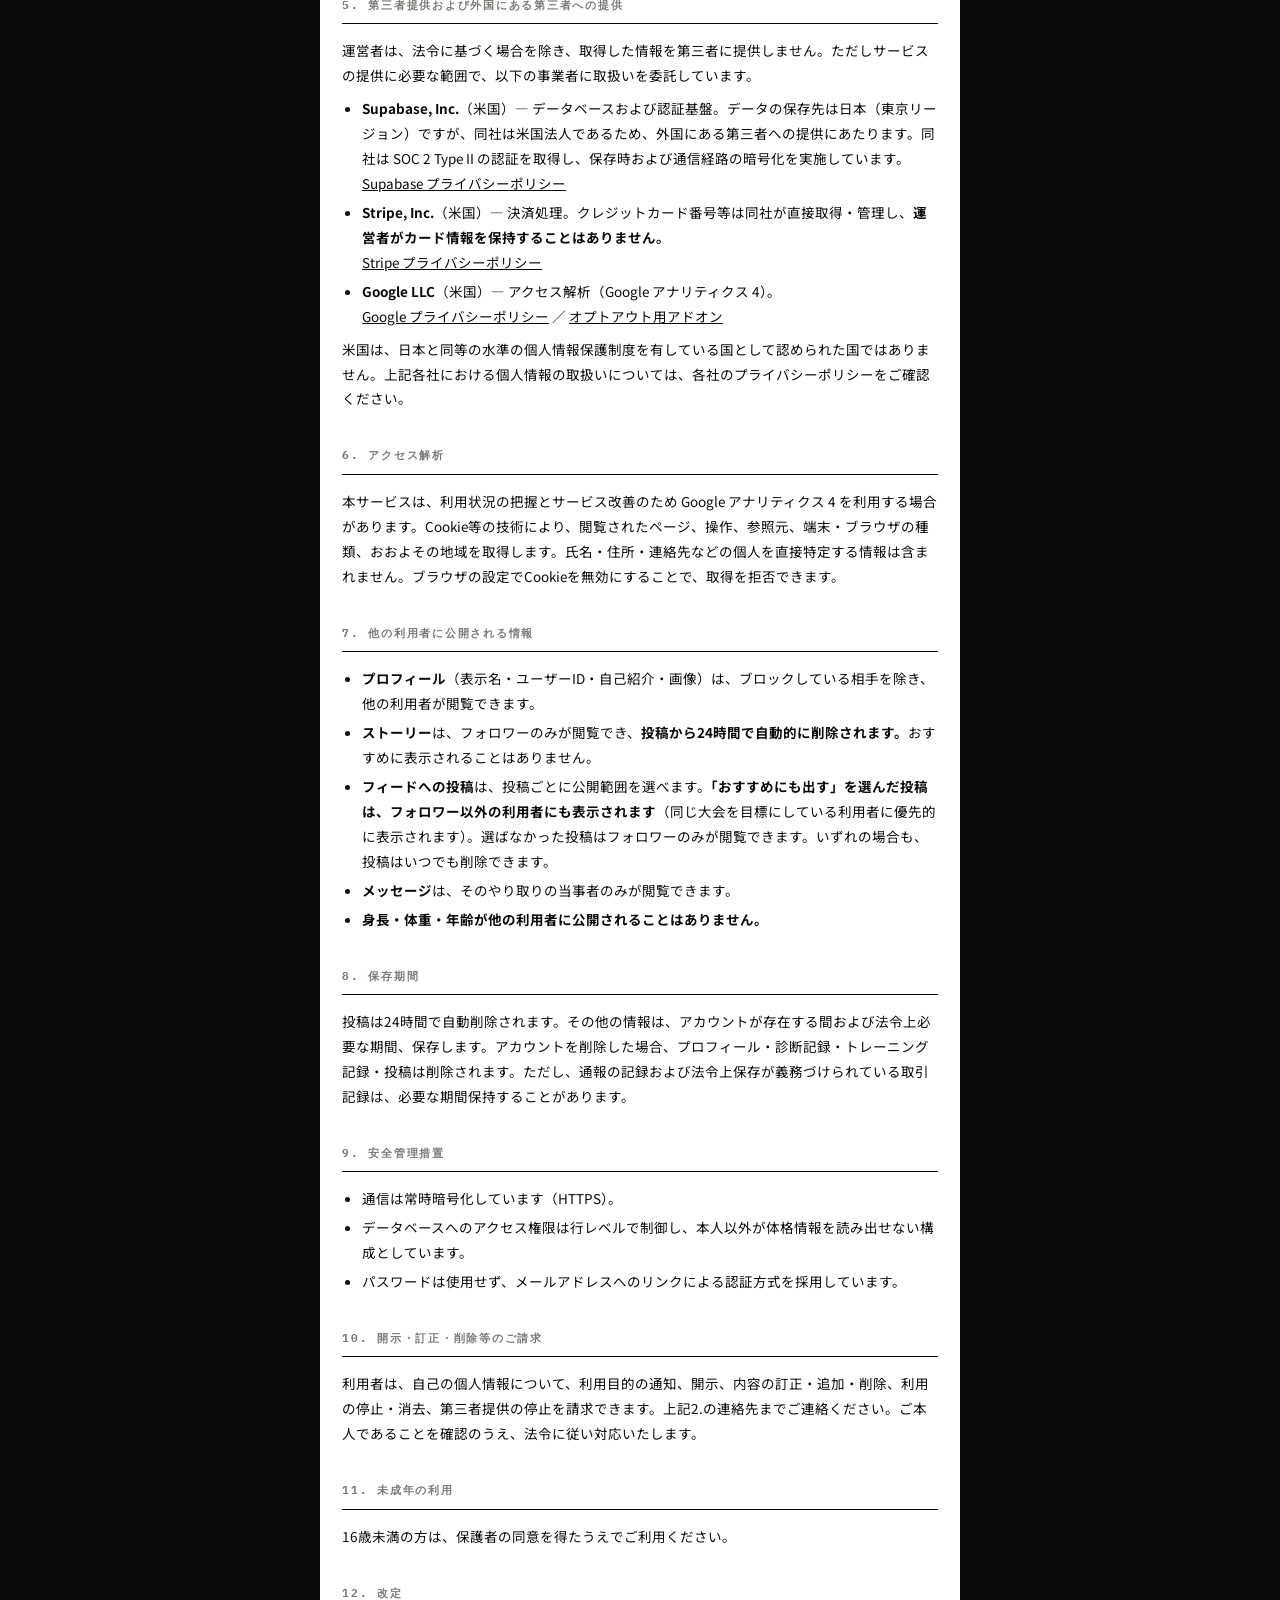
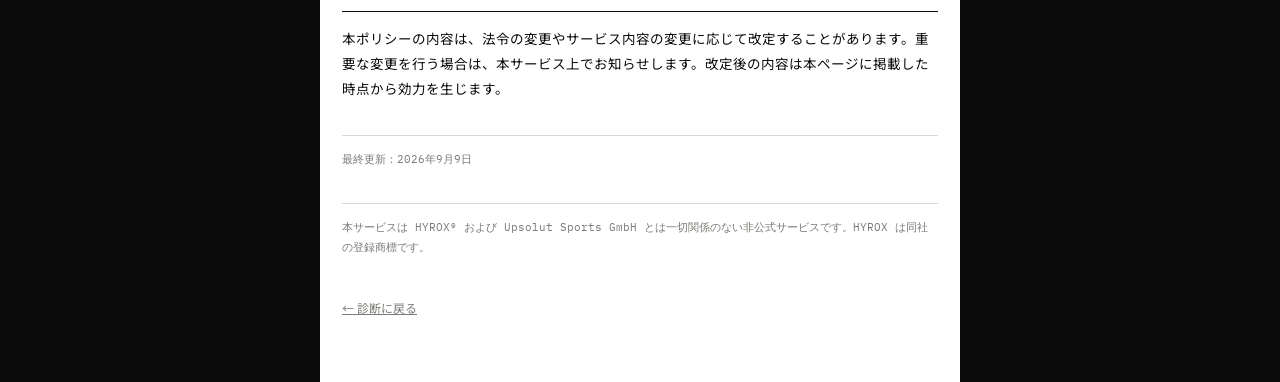
==== commit d0d1a26c: "feat: フィードにレコメンド投稿を追加 フォローが0の新規ユーザーはフィードが空になり、機能がないより悪い 状態だった。自動フォローは同意なく関係を作ってしまうため採らず、 フォローしていない人の" ====
--- a/legal/privacy.html
+++ b/legal/privacy.html
@@ -35,7 +35,7 @@
 <li>メールアドレス（認証のため）</li>
 <li>表示名、ユーザーID、自己紹介文、プロフィール画像（任意）</li>
 <li>フォロー・フォロワーの関係</li>
-<li>投稿した内容（画像・テキスト）とその閲覧記録</li>
+<li>投稿した内容（画像・テキスト）、その公開範囲の設定、および閲覧記録</li>
 <li>メッセージの内容</li>
 <li>通報・ブロックの記録</li>
 </ul>
@@ -78,7 +78,8 @@
 <h2>7. 他の利用者に公開される情報</h2>
 <ul>
 <li><b>プロフィール</b>（表示名・ユーザーID・自己紹介・画像）は、ブロックしている相手を除き、他の利用者が閲覧できます。</li>
-<li><b>投稿</b>は、フォロワーのみが閲覧でき、<b>投稿から24時間で自動的に削除されます。</b></li>
+<li><b>ストーリー</b>は、フォロワーのみが閲覧でき、<b>投稿から24時間で自動的に削除されます。</b>おすすめに表示されることはありません。</li>
+<li><b>フィードへの投稿</b>は、投稿ごとに公開範囲を選べます。<b>「おすすめにも出す」を選んだ投稿は、フォロワー以外の利用者にも表示されます</b>（同じ大会を目標にしている利用者に優先的に表示されます）。選ばなかった投稿はフォロワーのみが閲覧できます。いずれの場合も、投稿はいつでも削除できます。</li>
 <li><b>メッセージ</b>は、そのやり取りの当事者のみが閲覧できます。</li>
 <li><b>身長・体重・年齢が他の利用者に公開されることはありません。</b></li>
 </ul>
@@ -101,7 +102,7 @@
 
 <h2>12. 改定</h2>
 <p>本ポリシーの内容は、法令の変更やサービス内容の変更に応じて改定することがあります。重要な変更を行う場合は、本サービス上でお知らせします。改定後の内容は本ページに掲載した時点から効力を生じます。</p>
-<p class="upd">最終更新：2026年9月7日</p>
+<p class="upd">最終更新：2026年9月9日</p>
 <p class="upd">本サービスは HYROX&reg; および Upsolut Sports GmbH とは一切関係のない非公式サービスです。HYROX は同社の登録商標です。</p>
 <a class="back" href="../index.html">← 診断に戻る</a>
 </main>
